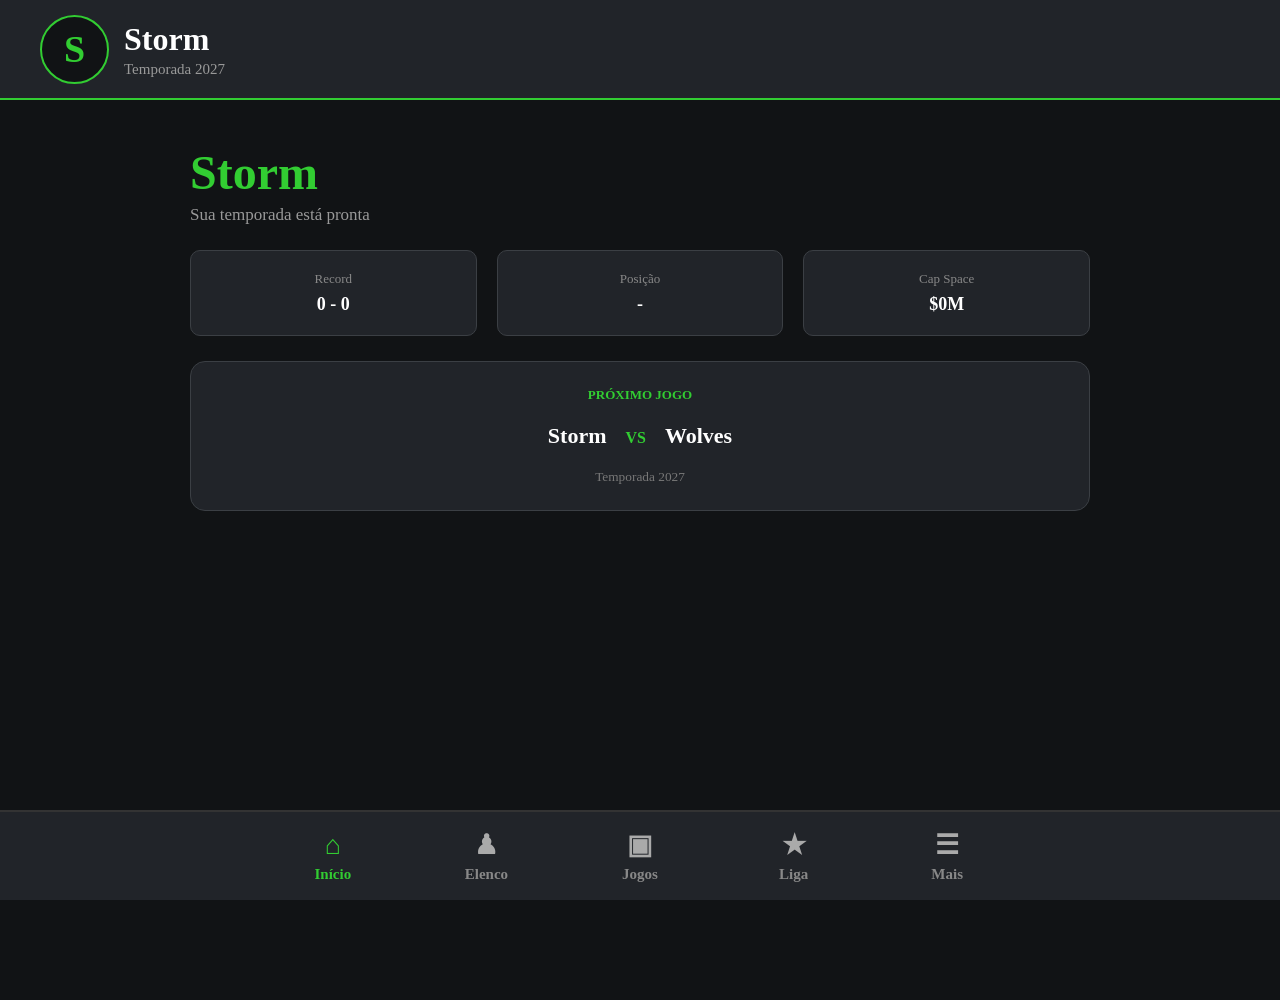
==== docs/menu-jogo.html @ 91cd42d2 "Html do menu do jogo" ====
<!DOCTYPE html>
<html>

<head>
    <meta name="viewport" content="width=device-width, initial-scale=1.0">
    <link rel="stylesheet" href="style.css">
    <script src="script.js"></script>
    <title>BGMS | Menu</title>
</head>

<body class="menu-jogo">

    <div class="topo-jogo">

        <div class="logo-time" id="logo-time">S</div>

        <div class="info-time">
            <h1 id="nome-time">Storm</h1>
            <p>Temporada <span id="ano-time">2027</span></p>
        </div>

    </div>

    <div class="painel-principal">

        <h2 id="nome-time-painel">Storm</h2>

        <p class="subtitulo">Sua temporada está pronta</p>

        <div class="resumo">

            <div>
                <span>Record</span>
                <strong>0 - 0</strong>
            </div>

            <div>
                <span>Posição</span>
                <strong>-</strong>
            </div>

            <div>
                <span>Cap Space</span>
                <strong>$0M</strong>
            </div>

        </div>

        <div class="proximo-jogo">

            <p>PRÓXIMO JOGO</p>

            <h3 id="time-casa">Storm</h3>

            <span>VS</span>

            <h3 id="time-adversario">Wolves</h3>

            <small id="data-jogo">Temporada 2027</small>

        </div>

    </div>

    <div class="barra-menu">

        <button class="menu-item">
            <span>⌂</span>
            Início
        </button>

        <button class="menu-item">
            <span>♟</span>
            Elenco
        </button>

        <button class="menu-item">
            <span>▣</span>
            Jogos
        </button>

        <button class="menu-item">
            <span>★</span>
            Liga
        </button>

        <button class="menu-item">
            <span>☰</span>
            Mais
        </button>

    </div>

</body>

</html>
---- docs/style.css ----
.menu-principal .titulo {
    color: limegreen;
    text-align: center;
    font-family: Georgia, 'Times New Roman', Times, serif;
}

.menu-principal {
    background-image: url("https://i.imgur.com/gXwAStV.png");
    background-size: cover;
    background-position: center 0;
    background-repeat: no-repeat;
}

.menu-principal hr {
    border: none;
    border-top: 2px solid gray;
    margin: 0;
    position: relative;
    top: -20px;
}

.menu-principal .botão1 {
    transition: transform 0.15s;
    display: block;
    font-family: Georgia, 'Times New Roman', Times, serif;
    font-weight: bold;
    color: white;
    position: absolute;
    top: 468px;
    left: 50%;
    transform: translateX(-50%);
    width: 150px;
    height: 40px;
    padding-top: 7px;
    font-size: 25px;
    text-align: center;
    border: 2px solid limegreen;
    background-color: dimgray;
    border-radius: 10px;
}

.menu-principal .botão1:active {
    transform: translateX(-50%) scale(0.8);
    background-color: limegreen;
    border-color: white;
}

.menu-principal .botão2 {
    font-family: Georgia, 'Times New Roman', Times, serif;
    position: absolute;
    top: 350px;
    left: 50%;
    transform: translateX(-50%);
    width: 150px;
    height: 40px;
    padding-top: 7px;
    font-size: 25px;
    text-align: center;
    color: white;
    border: 2px solid limegreen;
    background-color: dimgray;
    border-radius: 10px;
}

.menu-principal .botão3 {
    font-family: Georgia, 'Times New Roman', Times, serif;
    position: absolute;
    top: 410px;
    left: 50%;
    transform: translateX(-50%);
    width: 150px;
    height: 40px;
    padding-top: 12px;
    font-size: 20px;
    text-align: center;
    color: white;
    border: 2px solid limegreen;
    background-color: dimgray;
    border-radius: 10px;
}

.menu-principal .titulo2 {
    position: relative;
    top: 170px;
    text-align: center;
    color: limegreen;
    font-family: Georgia, 'Times New Roman', Times, serif;
}

.novo-jogo {
    background-color: #212429;
    margin: 0;
    padding: 0;
    color: white;
    font-family: Georgia, 'Times New Roman', Times, serif;
}

.novo-jogo .newgame {
    color: limegreen;
    text-align: center;
    font-size: 40px;
    margin: 20px 0 10px;
}

.novo-jogo .mensagem-de-dinastia {
    color: white;
    text-align: center;
    font-size: 25px;
    margin: 10px 0 20px;
}

.novo-jogo hr {
    border: none;
    border-top: 2px solid gray;
    width: 100%;
    margin: 0 0 25px;
}

.novo-jogo label {
    display: block;
    color: white;
    font-size: 20px;
    margin: 0 0 5px 10px;
}

.novo-jogo input {
    display: block;
    box-sizing: border-box;
    width: 335px;
    height: 40px;
    margin-left: 10px;
    background-color: dimgray;
    color: white;
    border: 2px solid limegreen;
    border-radius: 8px;
    padding-left: 8px;
    font-size: 20px;
}

.novo-jogo .et {
    color: white;
    text-align: center;
    font-size: 35px;
    margin: 45px 0 10px;
}

.novo-jogo .times {
    display: grid;
    grid-template-columns: repeat(2, 1fr);
    gap: 15px;
    padding: 15px;
}

.novo-jogo .time {
    width: 100%;
    background-color: dimgray;
    border: 2px solid limegreen;
    border-radius: 10px;
    padding: 10px;
    text-align: center;
    box-sizing: border-box;
    cursor: pointer;
    color: white;
    font-family: Georgia, 'Times New Roman', Times, serif;
}

.novo-jogo .time:active {
    transform: scale(0.95);
}

.novo-jogo .time.selecionado {
    background-color: limegreen;
    border-color: white;
}

.novo-jogo .logo {
    width: 70px;
    height: 70px;
    margin: 0 auto;
    display: flex;
    align-items: center;
    justify-content: center;
    border-radius: 50%;
    background-color: #212429;
    border: 2px solid limegreen;
    color: limegreen;
    font-size: 40px;
    font-weight: bold;
}

.novo-jogo .time.selecionado .logo {
    border-color: white;
    color: white;
}

.novo-jogo .time p {
    color: white;
    font-size: 18px;
    margin: 8px 0 0;
}

.novo-jogo .começar-jogo {
    display: block;
    width: 200px;
    height: 50px;
    margin: 30px auto 40px;
    padding: 10px 20px;
    box-sizing: border-box;
    color: white;
    background-color: dimgray;
    border: 2px solid limegreen;
    border-radius: 10px;
    font-family: Georgia, 'Times New Roman', Times, serif;
    font-size: 22px;
    font-weight: bold;
    text-align: center;
    cursor: pointer;
}

.novo-jogo .começar-jogo:active {
    transform: scale(0.85);
    background-color: limegreen;
    border-color: white;
}

.menu-jogo {
    background: #111315;
    margin: 0;
    padding: 0 0 100px;
    min-height: 100vh;
    color: white;
    font-family: Georgia, 'Times New Roman', Times, serif;
}

.menu-jogo .topo-jogo {
    height: 85px;
    background: #212429;
    border-bottom: 2px solid limegreen;
    display: flex;
    align-items: center;
    padding: 0 20px;
    box-sizing: border-box;
}

.menu-jogo .logo-time {
    width: 55px;
    height: 55px;
    border-radius: 50%;
    background: #111315;
    border: 2px solid limegreen;
    color: limegreen;
    display: flex;
    align-items: center;
    justify-content: center;
    font-size: 32px;
    font-weight: bold;
    margin-right: 15px;
}

.menu-jogo .info-time h1 {
    margin: 0;
    color: white;
    font-size: 27px;
}

.menu-jogo .info-time p {
    margin: 3px 0 0;
    color: #999;
    font-size: 15px;
}

.menu-jogo .painel-principal {
    padding: 25px 20px;
}

.menu-jogo .painel-principal h2 {
    margin: 0;
    color: limegreen;
    font-size: 38px;
}

.menu-jogo .subtitulo {
    margin: 5px 0 0;
    color: #999;
    font-size: 17px;
}

.menu-jogo .resumo {
    display: grid;
    grid-template-columns: repeat(3, 1fr);
    gap: 10px;
    margin-top: 25px;
}

.menu-jogo .resumo div {
    background: #212429;
    border: 1px solid #3b3f44;
    border-radius: 10px;
    padding: 15px 5px;
    text-align: center;
}

.menu-jogo .resumo span {
    display: block;
    color: #888;
    font-size: 13px;
    margin-bottom: 7px;
}

.menu-jogo .resumo strong {
    color: white;
    font-size: 18px;
}

.menu-jogo .proximo-jogo {
    margin-top: 25px;
    padding: 25px 15px;
    background: #212429;
    border: 1px solid #3b3f44;
    border-radius: 15px;
    text-align: center;
}

.menu-jogo .proximo-jogo p {
    color: limegreen;
    font-size: 13px;
    font-weight: bold;
    margin: 0 0 20px;
}

.menu-jogo .proximo-jogo h3 {
    display: inline-block;
    margin: 0 15px;
    font-size: 22px;
}

.menu-jogo .proximo-jogo span {
    color: limegreen;
    font-weight: bold;
}

.menu-jogo .proximo-jogo small {
    display: block;
    color: #777;
    margin-top: 20px;
}

.menu-jogo .barra-menu {
    position: fixed;
    bottom: 0;
    left: 0;
    width: 100%;
    height: 80px;
    background: #212429;
    border-top: 2px solid #333;
    display: grid;
    grid-template-columns: repeat(5, 1fr);
    z-index: 10;
}

.menu-jogo .menu-item {
    border: none;
    background: transparent;
    color: #888;
    font-family: Georgia, 'Times New Roman', Times, serif;
    font-size: 12px;
    font-weight: bold;
}

.menu-jogo .menu-item span {
    display: block;
    color: #aaa;
    font-size: 22px;
    margin-bottom: 5px;
}

.menu-jogo .menu-item:first-child {
    color: limegreen;
}

.menu-jogo .menu-item:first-child span {
    color: limegreen;
}

.menu-jogo .menu-item:active {
    background: #30343a;
}

@media (min-width: 768px) {

    .menu-principal {
        background-image: url("https://i.imgur.com/mxHR8oC.jpeg");
        background-size: cover;
        background-position: center 0;
        background-repeat: no-repeat;
    }

    .menu-principal .titulo {
        font-size: 50px;
    }

    .menu-principal .titulo2 {
        top: 85px;
        font-size: 30px;
    }

    .menu-principal .botão2 {
        top: 300px;
        width: 200px;
        height: 50px;
        font-size: 30px;
    }

    .menu-principal .botão3 {
        top: 400px;
        width: 200px;
        height: 50px;
        font-size: 25px;
    }

    .menu-principal .botão1 {
        top: 500px;
        width: 200px;
        height: 50px;
        font-size: 30px;
    }

    .novo-jogo .newgame {
        font-size: 50px;
    }

    .novo-jogo .mensagem-de-dinastia {
        font-size: 30px;
    }

    .novo-jogo input {
        width: 400px;
    }

    .novo-jogo .et {
        font-size: 40px;
        margin-top: 60px;
    }

    .novo-jogo .times {
        grid-template-columns: repeat(4, 1fr);
        gap: 20px;
        padding: 25px;
    }

    .novo-jogo .logo {
        width: 100px;
        height: 100px;
        font-size: 55px;
    }

    .novo-jogo .time p {
        font-size: 22px;
    }

    .menu-jogo .topo-jogo {
        height: 100px;
        padding: 0 40px;
    }

    .menu-jogo .logo-time {
        width: 65px;
        height: 65px;
        font-size: 38px;
    }

    .menu-jogo .info-time h1 {
        font-size: 32px;
    }

    .menu-jogo .painel-principal {
        max-width: 900px;
        margin: auto;
        padding-top: 45px;
    }

    .menu-jogo .painel-principal h2 {
        font-size: 48px;
    }

    .menu-jogo .resumo {
        gap: 20px;
    }

    .menu-jogo .resumo div {
        padding: 20px;
    }

  
    .menu-jogo .barra-menu {
        height: 90px;
        padding: 0 20%;
        box-sizing: border-box;
    }

    .menu-jogo .menu-item {
        font-size: 15px;
    }

    .menu-jogo .menu-item span {
        font-size: 27px;
    }
  }
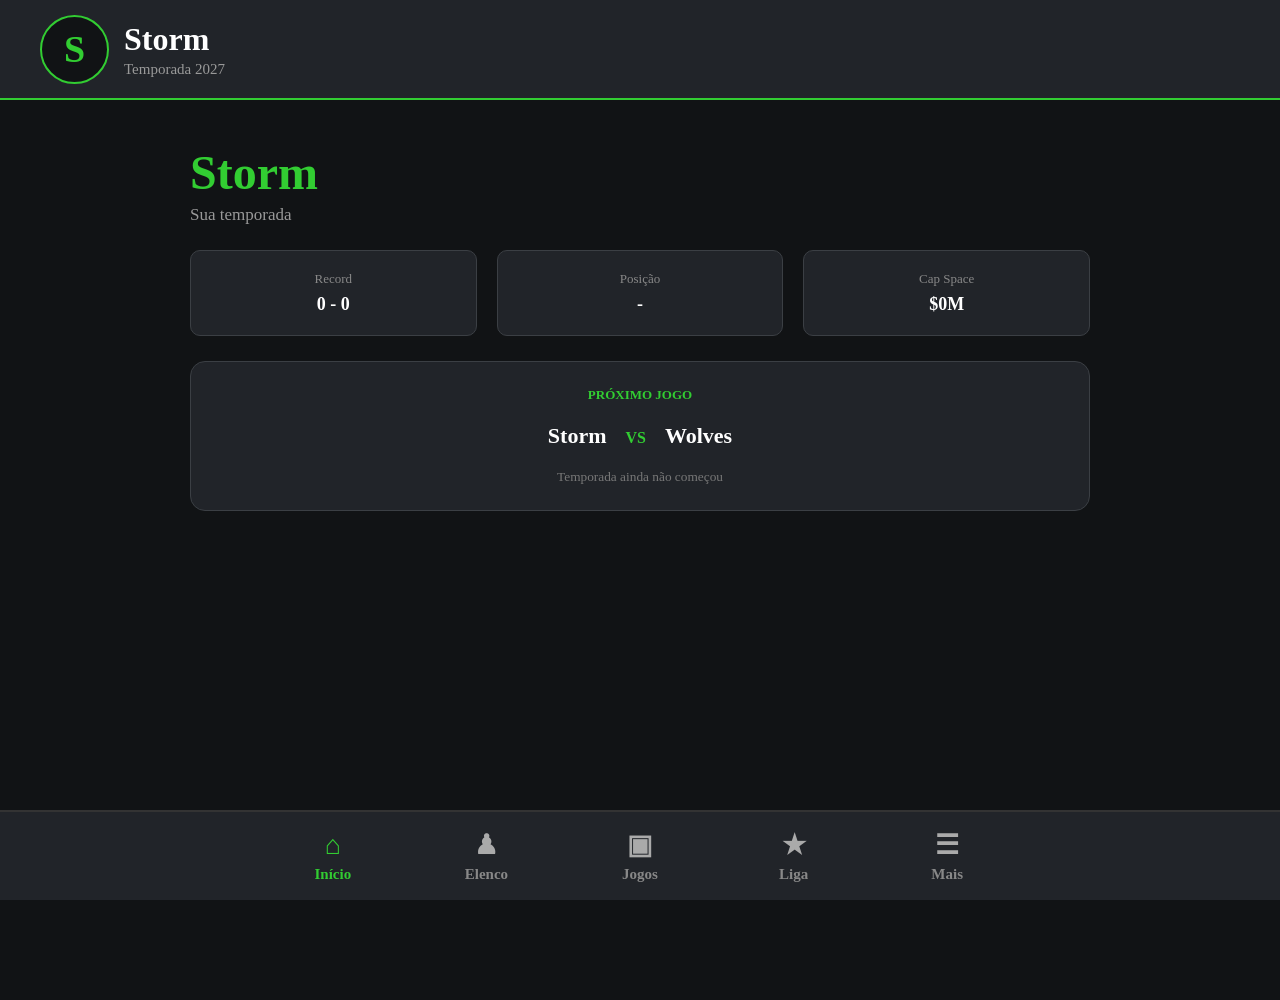
==== commit 59d47faf: "Add initial HTML structure for game menu" ====
--- a/docs/menu-jogo.html
+++ b/docs/menu-jogo.html
@@ -25,18 +25,18 @@
 
         <h2 id="nome-time-painel">Storm</h2>
 
-        <p class="subtitulo">Sua temporada está pronta</p>
+        <p class="subtitulo">Sua temporada</p>
 
         <div class="resumo">
 
             <div>
                 <span>Record</span>
-                <strong>0 - 0</strong>
+                <strong id="record">0 - 0</strong>
             </div>
 
             <div>
                 <span>Posição</span>
-                <strong>-</strong>
+                <strong id="posicao">-</strong>
             </div>
 
             <div>
@@ -56,7 +56,7 @@
 
             <h3 id="time-adversario">Wolves</h3>
 
-            <small id="data-jogo">Temporada 2027</small>
+            <small id="info-proximo-jogo">Temporada ainda não começou</small>
 
         </div>
 
@@ -64,27 +64,27 @@
 
     <div class="barra-menu">
 
-        <button class="menu-item">
+        <button class="menu-item ativo" data-pagina="inicio">
             <span>⌂</span>
             Início
         </button>
 
-        <button class="menu-item">
+        <button class="menu-item" data-pagina="elenco">
             <span>♟</span>
             Elenco
         </button>
 
-        <button class="menu-item">
+        <button class="menu-item" data-pagina="jogos">
             <span>▣</span>
             Jogos
         </button>
 
-        <button class="menu-item">
+        <button class="menu-item" data-pagina="liga">
             <span>★</span>
             Liga
         </button>
 
-        <button class="menu-item">
+        <button class="menu-item" data-pagina="mais">
             <span>☰</span>
             Mais
         </button>
--- a/docs/style.css
+++ b/docs/style.css
@@ -7,7 +7,7 @@
 .menu-principal {
     background-image: url("https://i.imgur.com/gXwAStV.png");
     background-size: cover;
-    background-position: center 0;
+    background-position: center 0px;
     background-repeat: no-repeat;
 }
 
@@ -19,64 +19,48 @@
     top: -20px;
 }
 
-.menu-principal .botão1 {
-    transition: transform 0.15s;
-    display: block;
-    font-family: Georgia, 'Times New Roman', Times, serif;
-    font-weight: bold;
-    color: white;
+.menu-principal .botão1,
+.menu-principal .botão2,
+.menu-principal .botão3 {
+    font-family: Georgia, 'Times New Roman', Times, serif;
     position: absolute;
-    top: 468px;
     left: 50%;
     transform: translateX(-50%);
     width: 150px;
     height: 40px;
+    text-align: center;
+    color: white;
+    border: 2px solid limegreen;
+    background-color: dimgray;
+    border-radius: 10px;
+    cursor: pointer;
+}
+
+.menu-principal .botão1 {
+    top: 468px;
     padding-top: 7px;
     font-size: 25px;
-    text-align: center;
-    border: 2px solid limegreen;
-    background-color: dimgray;
-    border-radius: 10px;
-}
-
-.menu-principal .botão1:active {
-    transform: translateX(-50%) scale(0.8);
+    font-weight: bold;
+}
+
+.menu-principal .botão2 {
+    top: 350px;
+    padding-top: 7px;
+    font-size: 25px;
+}
+
+.menu-principal .botão3 {
+    top: 410px;
+    padding-top: 12px;
+    font-size: 20px;
+}
+
+.menu-principal .botão1:active,
+.menu-principal .botão2:active,
+.menu-principal .botão3:active {
+    transform: translateX(-50%) scale(0.85);
     background-color: limegreen;
     border-color: white;
-}
-
-.menu-principal .botão2 {
-    font-family: Georgia, 'Times New Roman', Times, serif;
-    position: absolute;
-    top: 350px;
-    left: 50%;
-    transform: translateX(-50%);
-    width: 150px;
-    height: 40px;
-    padding-top: 7px;
-    font-size: 25px;
-    text-align: center;
-    color: white;
-    border: 2px solid limegreen;
-    background-color: dimgray;
-    border-radius: 10px;
-}
-
-.menu-principal .botão3 {
-    font-family: Georgia, 'Times New Roman', Times, serif;
-    position: absolute;
-    top: 410px;
-    left: 50%;
-    transform: translateX(-50%);
-    width: 150px;
-    height: 40px;
-    padding-top: 12px;
-    font-size: 20px;
-    text-align: center;
-    color: white;
-    border: 2px solid limegreen;
-    background-color: dimgray;
-    border-radius: 10px;
 }
 
 .menu-principal .titulo2 {
@@ -135,6 +119,11 @@
     border-radius: 8px;
     padding-left: 8px;
     font-size: 20px;
+    outline: none;
+}
+
+.novo-jogo input:focus {
+    border-color: white;
 }
 
 .novo-jogo .et {
@@ -345,7 +334,7 @@
     margin-top: 20px;
 }
 
-.menu-jogo .barra-menu {
+.barra-menu {
     position: fixed;
     bottom: 0;
     left: 0;
@@ -358,32 +347,486 @@
     z-index: 10;
 }
 
-.menu-jogo .menu-item {
+.menu-item {
     border: none;
     background: transparent;
     color: #888;
     font-family: Georgia, 'Times New Roman', Times, serif;
     font-size: 12px;
     font-weight: bold;
-}
-
-.menu-jogo .menu-item span {
+    cursor: pointer;
+}
+
+.menu-item span {
     display: block;
     color: #aaa;
     font-size: 22px;
     margin-bottom: 5px;
 }
 
-.menu-jogo .menu-item:first-child {
-    color: limegreen;
-}
-
-.menu-jogo .menu-item:first-child span {
-    color: limegreen;
-}
-
-.menu-jogo .menu-item:active {
+.menu-item.ativo {
+    color: limegreen;
+}
+
+.menu-item.ativo span {
+    color: limegreen;
+}
+
+.menu-item:active {
     background: #30343a;
+}
+
+.elenco {
+    background: #111315;
+    min-height: 100vh;
+    margin: 0;
+    padding: 0 0 100px;
+    color: white;
+    font-family: Georgia, 'Times New Roman', Times, serif;
+}
+
+.elenco .elenco-header {
+    height: 85px;
+    background: #212429;
+    border-bottom: 2px solid limegreen;
+    display: flex;
+    flex-direction: column;
+    justify-content: center;
+    padding: 0 20px;
+}
+
+.elenco .elenco-header h1 {
+    margin: 0;
+    color: limegreen;
+    font-size: 30px;
+}
+
+.elenco .elenco-header p {
+    margin: 3px 0 0;
+    color: #999;
+    font-size: 15px;
+}
+
+.elenco .lista-jogadores {
+    display: grid;
+    gap: 10px;
+    padding: 20px;
+}
+
+.elenco .jogador {
+    display: flex;
+    align-items: center;
+    background: #212429;
+    border: 1px solid #3b3f44;
+    border-radius: 10px;
+    padding: 15px;
+}
+
+.elenco .jogador-logo {
+    width: 45px;
+    height: 45px;
+    flex-shrink: 0;
+    border-radius: 50%;
+    background: #111315;
+    border: 2px solid limegreen;
+    display: flex;
+    align-items: center;
+    justify-content: center;
+    color: limegreen;
+    font-weight: bold;
+    margin-right: 12px;
+}
+
+.elenco .jogador-dados {
+    display: flex;
+    flex-direction: column;
+    justify-content: center;
+    flex: 1;
+    min-width: 0;
+}
+
+.elenco .jogador-nome {
+    display: block;
+    color: white;
+    font-size: 18px;
+    font-weight: bold;
+}
+
+.elenco .jogador-posicao {
+    display: block;
+    color: limegreen;
+    font-size: 13px;
+    font-weight: bold;
+    margin-top: 5px;
+}
+
+.elenco .jogador-ovr {
+    color: limegreen;
+    font-size: 22px;
+    font-weight: bold;
+    margin-left: 15px;
+}
+
+.jogos {
+    background: #111315;
+    min-height: 100vh;
+    margin: 0;
+    padding: 0 0 100px;
+    color: white;
+    font-family: Georgia, 'Times New Roman', Times, serif;
+}
+
+.jogos .topo-pagina {
+    height: 85px;
+    background: #212429;
+    border-bottom: 2px solid limegreen;
+    display: flex;
+    align-items: center;
+    padding: 0 20px;
+}
+
+.jogos .topo-pagina h1 {
+    margin: 0;
+    color: limegreen;
+    font-size: 30px;
+}
+
+.jogos .controles-jogos {
+    display: grid;
+    grid-template-columns: repeat(2, 1fr);
+    gap: 10px;
+    padding: 20px;
+}
+
+.jogos .controle-jogo {
+    background: #212429;
+    color: white;
+    border: 1px solid limegreen;
+    border-radius: 10px;
+    padding: 12px 5px;
+    font-family: Georgia, 'Times New Roman', Times, serif;
+    font-weight: bold;
+    cursor: pointer;
+}
+
+.jogos .controle-jogo:active {
+    background: limegreen;
+    transform: scale(0.95);
+}
+
+.jogos .lista-jogos {
+    display: grid;
+    gap: 10px;
+    padding: 0 20px 20px;
+}
+
+.jogos .jogo {
+    background: #212429;
+    border: 1px solid #3b3f44;
+    border-radius: 10px;
+    padding: 15px;
+    text-align: center;
+}
+
+.jogos .jogo .data {
+    color: #888;
+    font-size: 13px;
+    margin-bottom: 10px;
+}
+
+.jogos .jogo .confronto {
+    font-size: 18px;
+}
+
+.jogos .jogo .resultado {
+    color: limegreen;
+    margin-top: 8px;
+    font-weight: bold;
+}
+
+.calendario {
+    background: #111315;
+    min-height: 100vh;
+    margin: 0;
+    padding: 0 0 100px;
+    color: white;
+    font-family: Georgia, 'Times New Roman', Times, serif;
+}
+
+.calendario > h1 {
+    height: 85px;
+    background: #212429;
+    border-bottom: 2px solid limegreen;
+    display: flex;
+    align-items: center;
+    margin: 0;
+    padding: 0 20px;
+    color: limegreen;
+    font-size: 30px;
+}
+
+.calendario .controles-calendario {
+    display: grid;
+    grid-template-columns: repeat(2, 1fr);
+    gap: 10px;
+    padding: 20px;
+}
+
+.calendario .botao-jogo {
+    min-height: 45px;
+    background: #212429;
+    color: white;
+    border: 1px solid limegreen;
+    border-radius: 10px;
+    padding: 12px 8px;
+    font-family: Georgia, 'Times New Roman', Times, serif;
+    font-size: 16px;
+    font-weight: bold;
+    cursor: pointer;
+}
+
+.calendario .botao-jogo:active {
+    background: limegreen;
+    border-color: white;
+    transform: scale(0.95);
+}
+
+#lista-calendario {
+    display: grid;
+    gap: 10px;
+    padding: 0 20px 20px;
+}
+
+.jogo-calendario {
+    display: grid;
+    grid-template-columns: 60px 1fr 45px;
+    align-items: center;
+    background: #212429;
+    border: 1px solid #3b3f44;
+    border-radius: 10px;
+    padding: 15px;
+}
+
+.jogo-calendario .data {
+    color: #888;
+    font-size: 13px;
+}
+
+.jogo-calendario .adversario {
+    color: white;
+    font-size: 17px;
+}
+
+.jogo-calendario .resultado {
+    color: limegreen;
+    text-align: center;
+    font-weight: bold;
+}
+
+.liga {
+    background: #111315;
+    min-height: 100vh;
+    margin: 0;
+    padding: 0 0 100px;
+    color: white;
+    font-family: Georgia, 'Times New Roman', Times, serif;
+}
+
+.liga .topo-pagina {
+    height: 85px;
+    background: #212429;
+    border-bottom: 2px solid limegreen;
+    display: flex;
+    align-items: center;
+    padding: 0 20px;
+}
+
+.liga .topo-pagina h1 {
+    margin: 0;
+    color: limegreen;
+    font-size: 30px;
+}
+
+.liga .classificacao {
+    padding: 20px;
+}
+
+.liga .classificacao h2 {
+    color: white;
+    font-size: 24px;
+    margin: 0 0 8px;
+}
+
+.liga .titulo-oeste {
+    margin-top: 30px !important;
+}
+
+.liga .classificacao-titulo {
+    display: grid;
+    grid-template-columns: 1fr 55px 55px;
+    align-items: center;
+    padding: 10px 12px;
+    color: #888;
+    font-size: 13px;
+}
+
+.liga .classificacao-titulo span:nth-child(2),
+.liga .classificacao-titulo span:nth-child(3) {
+    text-align: center;
+}
+
+.liga .classificacao-time {
+    display: grid;
+    grid-template-columns: 28px minmax(0, 1fr) 55px 55px;
+    align-items: center;
+    width: 100%;
+    box-sizing: border-box;
+    background: #212429;
+    border: 1px solid #3b3f44;
+    border-radius: 8px;
+    padding: 13px 12px;
+    margin-bottom: 7px;
+}
+
+.liga .classificacao-time .posicao {
+    color: #888;
+}
+
+.liga .classificacao-time .nome {
+    color: white;
+    min-width: 0;
+}
+
+.liga .classificacao-time .vitorias,
+.liga .classificacao-time .derrotas {
+    color: white;
+    text-align: center;
+    display: block;
+    white-space: nowrap;
+}
+
+.mais {
+    background: #111315;
+    min-height: 100vh;
+    margin: 0;
+    padding: 0 0 100px;
+    color: white;
+    font-family: Georgia, 'Times New Roman', Times, serif;
+}
+
+.mais .topo-pagina {
+    height: 85px;
+    background: #212429;
+    border-bottom: 2px solid limegreen;
+    display: flex;
+    align-items: center;
+    padding: 0 20px;
+}
+
+.mais .topo-pagina h1 {
+    margin: 0;
+    color: limegreen;
+    font-size: 30px;
+}
+
+.mais .mais-opcoes {
+    display: grid;
+    gap: 12px;
+    padding: 20px;
+}
+
+.mais .mais-opcao {
+    width: 100%;
+    height: 60px;
+    background: #212429;
+    border: 1px solid #3b3f44;
+    border-radius: 10px;
+    color: white;
+    text-align: left;
+    padding: 0 18px;
+    font-family: Georgia, 'Times New Roman', Times, serif;
+    font-size: 18px;
+    cursor: pointer;
+}
+
+.mais .mais-opcao:active {
+    background: limegreen;
+    border-color: white;
+    transform: scale(0.97);
+}
+
+.configuracoes {
+    background: #111315;
+    min-height: 100vh;
+    margin: 0;
+    padding: 0 0 100px;
+    color: white;
+    font-family: Georgia, 'Times New Roman', Times, serif;
+}
+
+.configuracoes > h1 {
+    height: 85px;
+    background: #212429;
+    border-bottom: 2px solid limegreen;
+    display: flex;
+    align-items: center;
+    margin: 0;
+    padding: 0 20px;
+    color: limegreen;
+    font-size: 30px;
+}
+
+.configuracoes .config-item {
+    background: #212429;
+    border: 1px solid #3b3f44;
+    border-radius: 10px;
+    padding: 16px;
+    margin: 20px 20px 10px;
+}
+
+.configuracoes .config-item label {
+    display: block;
+    color: white;
+    margin-bottom: 10px;
+    font-size: 17px;
+}
+
+.configuracoes .config-item select {
+    width: 100%;
+    height: 40px;
+    background: dimgray;
+    border: 1px solid limegreen;
+    border-radius: 7px;
+    color: white;
+    padding: 0 8px;
+    font-family: Georgia, 'Times New Roman', Times, serif;
+    font-size: 16px;
+    outline: none;
+}
+
+.configuracoes .config-item select:focus {
+    border-color: white;
+}
+
+.configuracoes .botao-jogo {
+    display: block;
+    width: 200px;
+    height: 50px;
+    margin: 25px auto 40px;
+    background: #212429;
+    color: white;
+    border: 1px solid limegreen;
+    border-radius: 10px;
+    font-family: Georgia, 'Times New Roman', Times, serif;
+    font-size: 20px;
+    font-weight: bold;
+    cursor: pointer;
+}
+
+.configuracoes .botao-jogo:active {
+    background: limegreen;
+    border-color: white;
+    transform: scale(0.95);
 }
 
 @media (min-width: 768px) {
@@ -391,7 +834,7 @@
     .menu-principal {
         background-image: url("https://i.imgur.com/mxHR8oC.jpeg");
         background-size: cover;
-        background-position: center 0;
+        background-position: center 0px;
         background-repeat: no-repeat;
     }
 
@@ -491,18 +934,66 @@
         padding: 20px;
     }
 
-  
-    .menu-jogo .barra-menu {
+    .barra-menu {
         height: 90px;
         padding: 0 20%;
         box-sizing: border-box;
     }
 
-    .menu-jogo .menu-item {
+    .menu-item {
         font-size: 15px;
     }
 
-    .menu-jogo .menu-item span {
+    .menu-item span {
         font-size: 27px;
     }
+
+    .elenco .lista-jogadores {
+        max-width: 900px;
+        margin: auto;
+        grid-template-columns: repeat(2, 1fr);
+    }
+
+    .elenco .elenco-header {
+        height: 100px;
+        padding: 0 40px;
+    }
+
+    .elenco .elenco-header h1 {
+        font-size: 34px;
+    }
+
+    .jogos .lista-jogos {
+        max-width: 900px;
+        margin: auto;
+    }
+
+    .jogos .controles-jogos {
+        max-width: 900px;
+        margin: auto;
+    }
+
+    .calendario .controles-calendario,
+    #lista-calendario {
+        max-width: 900px;
+        margin-left: auto;
+        margin-right: auto;
+    }
+
+    .liga .classificacao {
+        max-width: 900px;
+        margin: auto;
+    }
+
+    .mais .mais-opcoes,
+    .configuracoes .config-lista {
+        max-width: 700px;
+        margin: auto;
+    }
+
+    .configuracoes .config-item {
+        max-width: 700px;
+        margin-left: auto;
+        margin-right: auto;
+    }
   }
